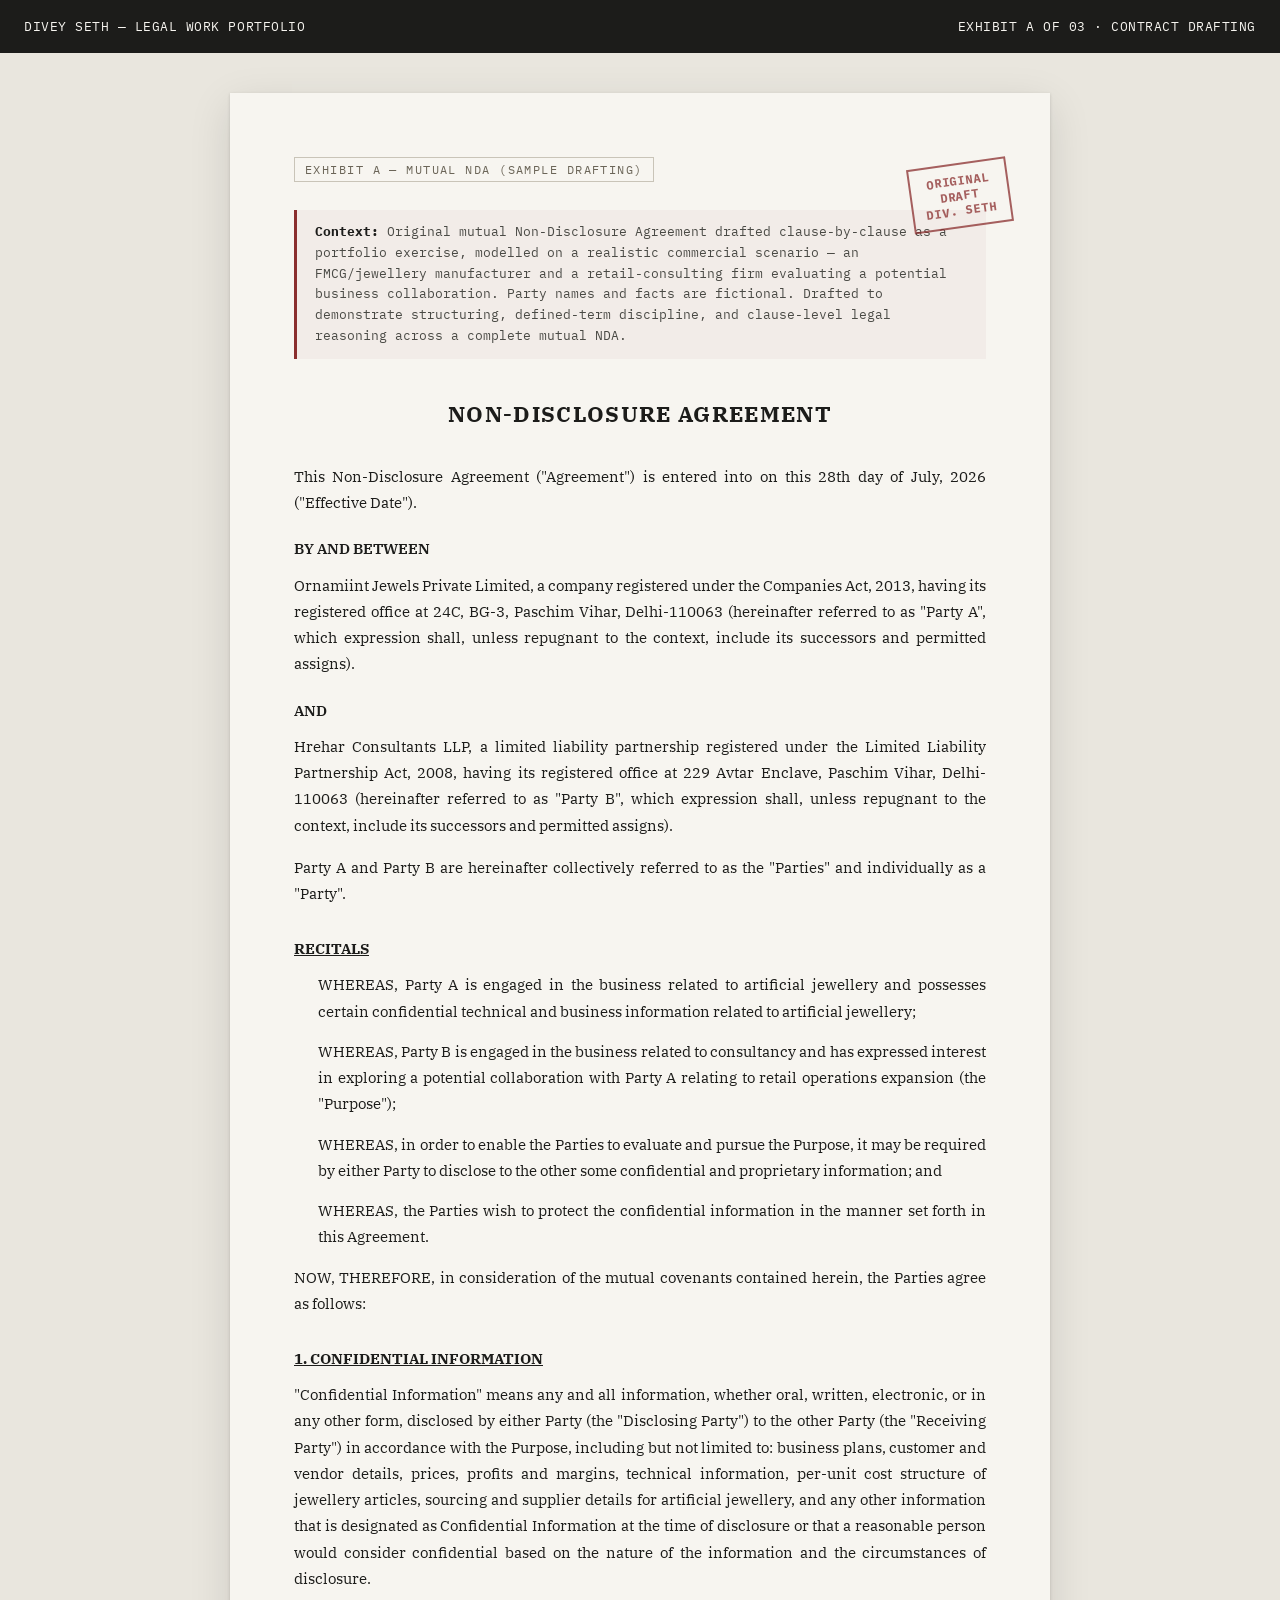
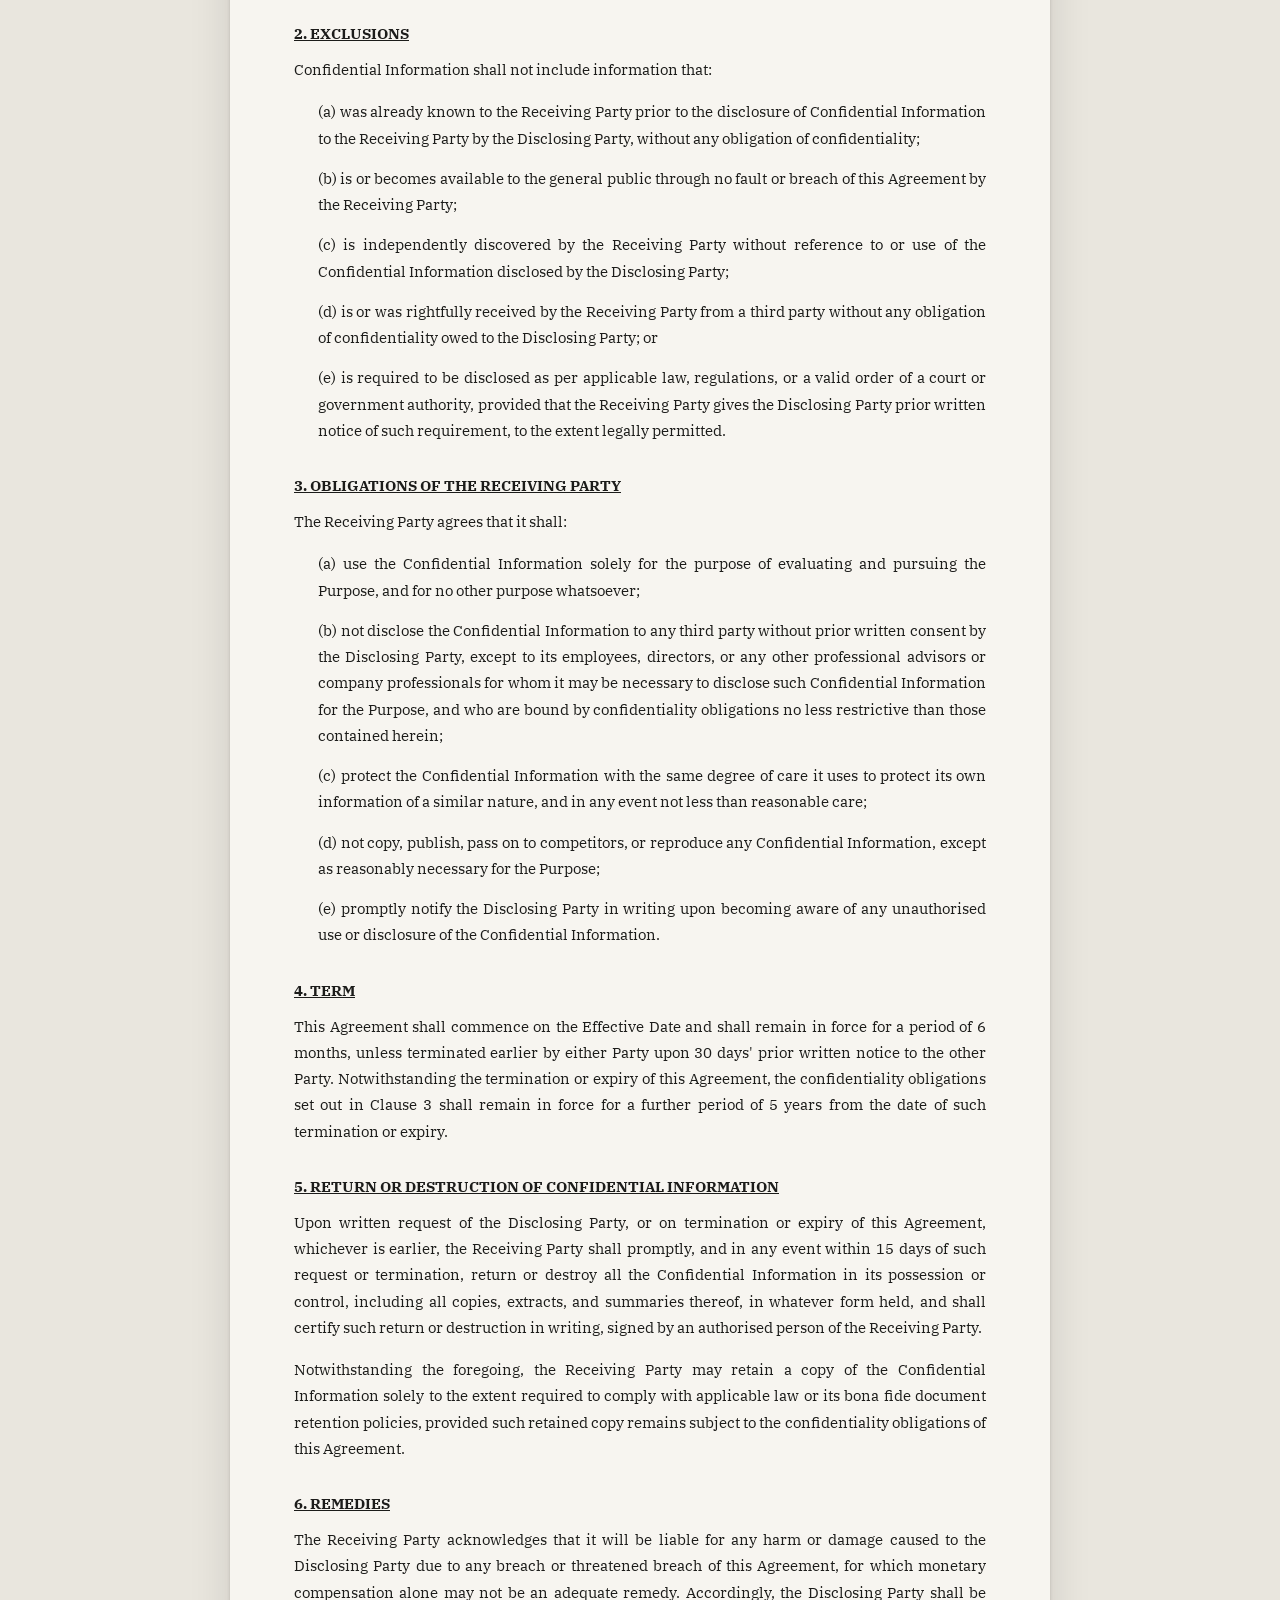
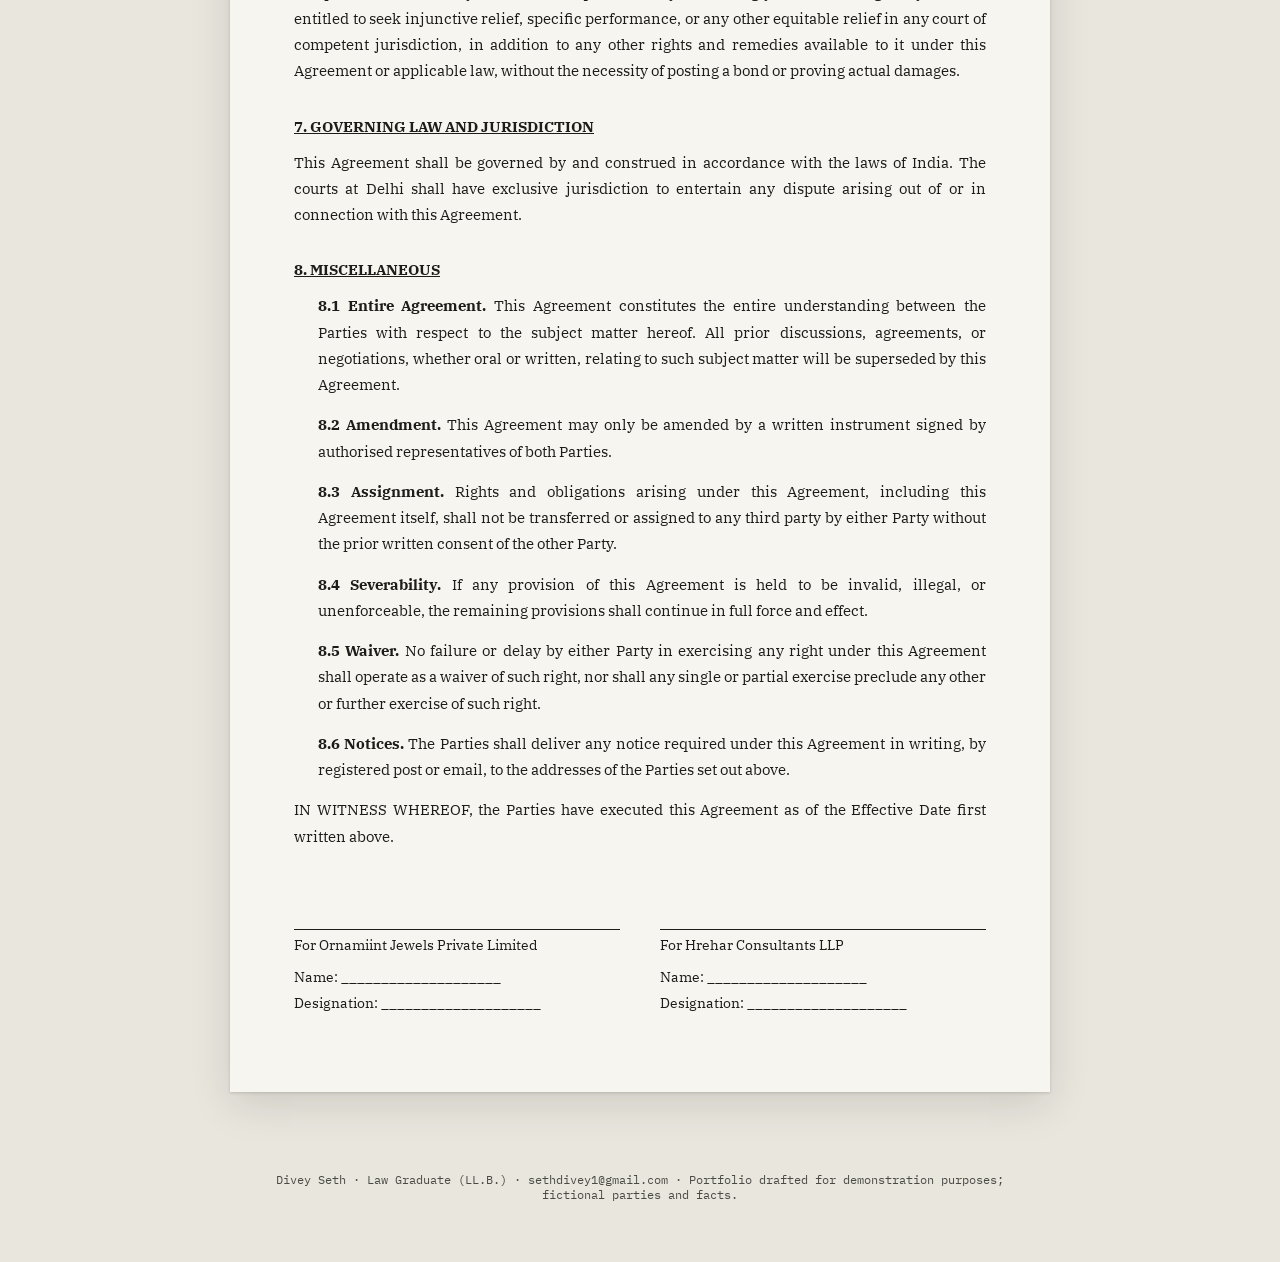
==== exhibit-a.html @ 32b47ecc "Add files via upload" ====
<!DOCTYPE html>
<html lang="en">
<head>
<meta charset="UTF-8">
<meta name="viewport" content="width=device-width, initial-scale=1.0">
<title>Exhibit A — Mutual NDA | Divey Seth, Legal Portfolio</title>
<style>
  @import url('https://fonts.googleapis.com/css2?family=IBM+Plex+Mono:wght@400;500;600;700&family=IBM+Plex+Serif:wght@400;500;600;700&display=swap');

  :root {
    --paper: #f7f5f0;
    --ink: #1c1c1a;
    --ink-soft: #4a4a45;
    --rule: #c9c4b8;
    --stamp: #8a2e2e;
    --margin-note: #6b6558;
  }

  * { box-sizing: border-box; }

  body {
    margin: 0;
    background: #e9e6de;
    font-family: 'IBM Plex Serif', serif;
    color: var(--ink);
  }

  .docket-header {
    background: var(--ink);
    color: var(--paper);
    font-family: 'IBM Plex Mono', monospace;
    padding: 18px 24px;
    display: flex;
    justify-content: space-between;
    align-items: center;
    flex-wrap: wrap;
    gap: 8px;
    font-size: 13px;
    letter-spacing: 0.04em;
  }
  .docket-header a {
    color: var(--paper);
    text-decoration: none;
    border-bottom: 1px solid rgba(247,245,240,0.4);
  }

  .sheet {
    max-width: 820px;
    margin: 40px auto 80px;
    background: var(--paper);
    box-shadow: 0 1px 3px rgba(0,0,0,0.15), 0 12px 40px rgba(0,0,0,0.12);
    padding: 64px 64px 80px;
    position: relative;
  }

  .exhibit-tag {
    font-family: 'IBM Plex Mono', monospace;
    font-size: 12px;
    letter-spacing: 0.12em;
    text-transform: uppercase;
    color: var(--margin-note);
    border: 1px solid var(--rule);
    display: inline-block;
    padding: 4px 10px;
    margin-bottom: 28px;
  }

  .caption {
    font-family: 'IBM Plex Mono', monospace;
    font-size: 13px;
    color: var(--ink-soft);
    line-height: 1.6;
    border-left: 3px solid var(--stamp);
    padding: 12px 18px;
    margin: 0 0 40px;
    background: rgba(138,46,46,0.04);
  }
  .caption strong { color: var(--ink); }

  h1.doc-title {
    text-align: center;
    font-size: 22px;
    letter-spacing: 0.06em;
    margin: 0 0 36px;
    font-weight: 700;
  }

  .clause-heading {
    font-weight: 700;
    font-size: 15px;
    text-decoration: underline;
    margin: 32px 0 14px;
  }

  p, .body-text {
    font-size: 15px;
    line-height: 1.75;
    text-align: justify;
    margin: 0 0 16px;
  }

  .sub-clause {
    margin: 0 0 14px 24px;
    font-size: 15px;
    line-height: 1.75;
    text-align: justify;
  }

  .bold-line { font-weight: 600; margin: 20px 0 10px; }

  .sig-block {
    margin-top: 48px;
    display: flex;
    justify-content: space-between;
    gap: 40px;
    font-size: 14px;
  }
  .sig-col { flex: 1; }
  .sig-line { border-bottom: 1px solid var(--ink); height: 32px; margin-bottom: 6px; }

  .stamp {
    position: absolute;
    top: 70px;
    right: 40px;
    transform: rotate(-8deg);
    border: 2.5px solid var(--stamp);
    color: var(--stamp);
    font-family: 'IBM Plex Mono', monospace;
    font-weight: 700;
    font-size: 12px;
    letter-spacing: 0.08em;
    padding: 8px 12px;
    text-align: center;
    opacity: 0.75;
  }

  .footer-note {
    max-width: 820px;
    margin: 0 auto 60px;
    font-family: 'IBM Plex Mono', monospace;
    font-size: 12px;
    color: var(--ink-soft);
    text-align: center;
    padding: 0 24px;
  }
  .footer-note a { color: var(--ink-soft); }

  @media (max-width: 640px) {
    .sheet { padding: 40px 24px 60px; }
    .stamp { position: static; transform: rotate(-3deg); display: inline-block; margin-bottom: 20px; }
  }
</style>
</head>
<body>

  <div class="docket-header">
    <span>DIVEY SETH — LEGAL WORK PORTFOLIO</span>
    <span>EXHIBIT A OF 03 · CONTRACT DRAFTING</span>
  </div>

  <div class="sheet">
    <div class="stamp">ORIGINAL<br>DRAFT<br>DIV. SETH</div>

    <span class="exhibit-tag">Exhibit A — Mutual NDA (Sample Drafting)</span>

    <div class="caption">
      <strong>Context:</strong> Original mutual Non-Disclosure Agreement drafted clause-by-clause as a portfolio exercise, modelled on a realistic commercial scenario — an FMCG/jewellery manufacturer and a retail-consulting firm evaluating a potential business collaboration. Party names and facts are fictional. Drafted to demonstrate structuring, defined-term discipline, and clause-level legal reasoning across a complete mutual NDA.
    </div>

    <h1 class="doc-title">NON-DISCLOSURE AGREEMENT</h1>

    <p>This Non-Disclosure Agreement ("Agreement") is entered into on this 28th day of July, 2026 ("Effective Date").</p>
    <p class="bold-line">BY AND BETWEEN</p>
    <p>Ornamiint Jewels Private Limited, a company registered under the Companies Act, 2013, having its registered office at 24C, BG-3, Paschim Vihar, Delhi-110063 (hereinafter referred to as "Party A", which expression shall, unless repugnant to the context, include its successors and permitted assigns).</p>
    <p class="bold-line">AND</p>
    <p>Hrehar Consultants LLP, a limited liability partnership registered under the Limited Liability Partnership Act, 2008, having its registered office at 229 Avtar Enclave, Paschim Vihar, Delhi-110063 (hereinafter referred to as "Party B", which expression shall, unless repugnant to the context, include its successors and permitted assigns).</p>
    <p>Party A and Party B are hereinafter collectively referred to as the "Parties" and individually as a "Party".</p>

    <div class="clause-heading">RECITALS</div>
    <p class="sub-clause">WHEREAS, Party A is engaged in the business related to artificial jewellery and possesses certain confidential technical and business information related to artificial jewellery;</p>
    <p class="sub-clause">WHEREAS, Party B is engaged in the business related to consultancy and has expressed interest in exploring a potential collaboration with Party A relating to retail operations expansion (the "Purpose");</p>
    <p class="sub-clause">WHEREAS, in order to enable the Parties to evaluate and pursue the Purpose, it may be required by either Party to disclose to the other some confidential and proprietary information; and</p>
    <p class="sub-clause">WHEREAS, the Parties wish to protect the confidential information in the manner set forth in this Agreement.</p>
    <p>NOW, THEREFORE, in consideration of the mutual covenants contained herein, the Parties agree as follows:</p>

    <div class="clause-heading">1. CONFIDENTIAL INFORMATION</div>
    <p>"Confidential Information" means any and all information, whether oral, written, electronic, or in any other form, disclosed by either Party (the "Disclosing Party") to the other Party (the "Receiving Party") in accordance with the Purpose, including but not limited to: business plans, customer and vendor details, prices, profits and margins, technical information, per-unit cost structure of jewellery articles, sourcing and supplier details for artificial jewellery, and any other information that is designated as Confidential Information at the time of disclosure or that a reasonable person would consider confidential based on the nature of the information and the circumstances of disclosure.</p>

    <div class="clause-heading">2. EXCLUSIONS</div>
    <p>Confidential Information shall not include information that:</p>
    <p class="sub-clause">(a) was already known to the Receiving Party prior to the disclosure of Confidential Information to the Receiving Party by the Disclosing Party, without any obligation of confidentiality;</p>
    <p class="sub-clause">(b) is or becomes available to the general public through no fault or breach of this Agreement by the Receiving Party;</p>
    <p class="sub-clause">(c) is independently discovered by the Receiving Party without reference to or use of the Confidential Information disclosed by the Disclosing Party;</p>
    <p class="sub-clause">(d) is or was rightfully received by the Receiving Party from a third party without any obligation of confidentiality owed to the Disclosing Party; or</p>
    <p class="sub-clause">(e) is required to be disclosed as per applicable law, regulations, or a valid order of a court or government authority, provided that the Receiving Party gives the Disclosing Party prior written notice of such requirement, to the extent legally permitted.</p>

    <div class="clause-heading">3. OBLIGATIONS OF THE RECEIVING PARTY</div>
    <p>The Receiving Party agrees that it shall:</p>
    <p class="sub-clause">(a) use the Confidential Information solely for the purpose of evaluating and pursuing the Purpose, and for no other purpose whatsoever;</p>
    <p class="sub-clause">(b) not disclose the Confidential Information to any third party without prior written consent by the Disclosing Party, except to its employees, directors, or any other professional advisors or company professionals for whom it may be necessary to disclose such Confidential Information for the Purpose, and who are bound by confidentiality obligations no less restrictive than those contained herein;</p>
    <p class="sub-clause">(c) protect the Confidential Information with the same degree of care it uses to protect its own information of a similar nature, and in any event not less than reasonable care;</p>
    <p class="sub-clause">(d) not copy, publish, pass on to competitors, or reproduce any Confidential Information, except as reasonably necessary for the Purpose;</p>
    <p class="sub-clause">(e) promptly notify the Disclosing Party in writing upon becoming aware of any unauthorised use or disclosure of the Confidential Information.</p>

    <div class="clause-heading">4. TERM</div>
    <p>This Agreement shall commence on the Effective Date and shall remain in force for a period of 6 months, unless terminated earlier by either Party upon 30 days' prior written notice to the other Party. Notwithstanding the termination or expiry of this Agreement, the confidentiality obligations set out in Clause 3 shall remain in force for a further period of 5 years from the date of such termination or expiry.</p>

    <div class="clause-heading">5. RETURN OR DESTRUCTION OF CONFIDENTIAL INFORMATION</div>
    <p>Upon written request of the Disclosing Party, or on termination or expiry of this Agreement, whichever is earlier, the Receiving Party shall promptly, and in any event within 15 days of such request or termination, return or destroy all the Confidential Information in its possession or control, including all copies, extracts, and summaries thereof, in whatever form held, and shall certify such return or destruction in writing, signed by an authorised person of the Receiving Party.</p>
    <p>Notwithstanding the foregoing, the Receiving Party may retain a copy of the Confidential Information solely to the extent required to comply with applicable law or its bona fide document retention policies, provided such retained copy remains subject to the confidentiality obligations of this Agreement.</p>

    <div class="clause-heading">6. REMEDIES</div>
    <p>The Receiving Party acknowledges that it will be liable for any harm or damage caused to the Disclosing Party due to any breach or threatened breach of this Agreement, for which monetary compensation alone may not be an adequate remedy. Accordingly, the Disclosing Party shall be entitled to seek injunctive relief, specific performance, or any other equitable relief in any court of competent jurisdiction, in addition to any other rights and remedies available to it under this Agreement or applicable law, without the necessity of posting a bond or proving actual damages.</p>

    <div class="clause-heading">7. GOVERNING LAW AND JURISDICTION</div>
    <p>This Agreement shall be governed by and construed in accordance with the laws of India. The courts at Delhi shall have exclusive jurisdiction to entertain any dispute arising out of or in connection with this Agreement.</p>

    <div class="clause-heading">8. MISCELLANEOUS</div>
    <p class="sub-clause"><strong>8.1 Entire Agreement.</strong> This Agreement constitutes the entire understanding between the Parties with respect to the subject matter hereof. All prior discussions, agreements, or negotiations, whether oral or written, relating to such subject matter will be superseded by this Agreement.</p>
    <p class="sub-clause"><strong>8.2 Amendment.</strong> This Agreement may only be amended by a written instrument signed by authorised representatives of both Parties.</p>
    <p class="sub-clause"><strong>8.3 Assignment.</strong> Rights and obligations arising under this Agreement, including this Agreement itself, shall not be transferred or assigned to any third party by either Party without the prior written consent of the other Party.</p>
    <p class="sub-clause"><strong>8.4 Severability.</strong> If any provision of this Agreement is held to be invalid, illegal, or unenforceable, the remaining provisions shall continue in full force and effect.</p>
    <p class="sub-clause"><strong>8.5 Waiver.</strong> No failure or delay by either Party in exercising any right under this Agreement shall operate as a waiver of such right, nor shall any single or partial exercise preclude any other or further exercise of such right.</p>
    <p class="sub-clause"><strong>8.6 Notices.</strong> The Parties shall deliver any notice required under this Agreement in writing, by registered post or email, to the addresses of the Parties set out above.</p>

    <p>IN WITNESS WHEREOF, the Parties have executed this Agreement as of the Effective Date first written above.</p>

    <div class="sig-block">
      <div class="sig-col">
        <div class="sig-line"></div>
        <div>For Ornamiint Jewels Private Limited</div>
        <div style="margin-top:14px;">Name: ____________________</div>
        <div style="margin-top:8px;">Designation: ____________________</div>
      </div>
      <div class="sig-col">
        <div class="sig-line"></div>
        <div>For Hrehar Consultants LLP</div>
        <div style="margin-top:14px;">Name: ____________________</div>
        <div style="margin-top:8px;">Designation: ____________________</div>
      </div>
    </div>
  </div>

  <div class="footer-note">
    Divey Seth · Law Graduate (LL.B.) · sethdivey1@gmail.com · Portfolio drafted for demonstration purposes; fictional parties and facts.
  </div>

</body>
</html>
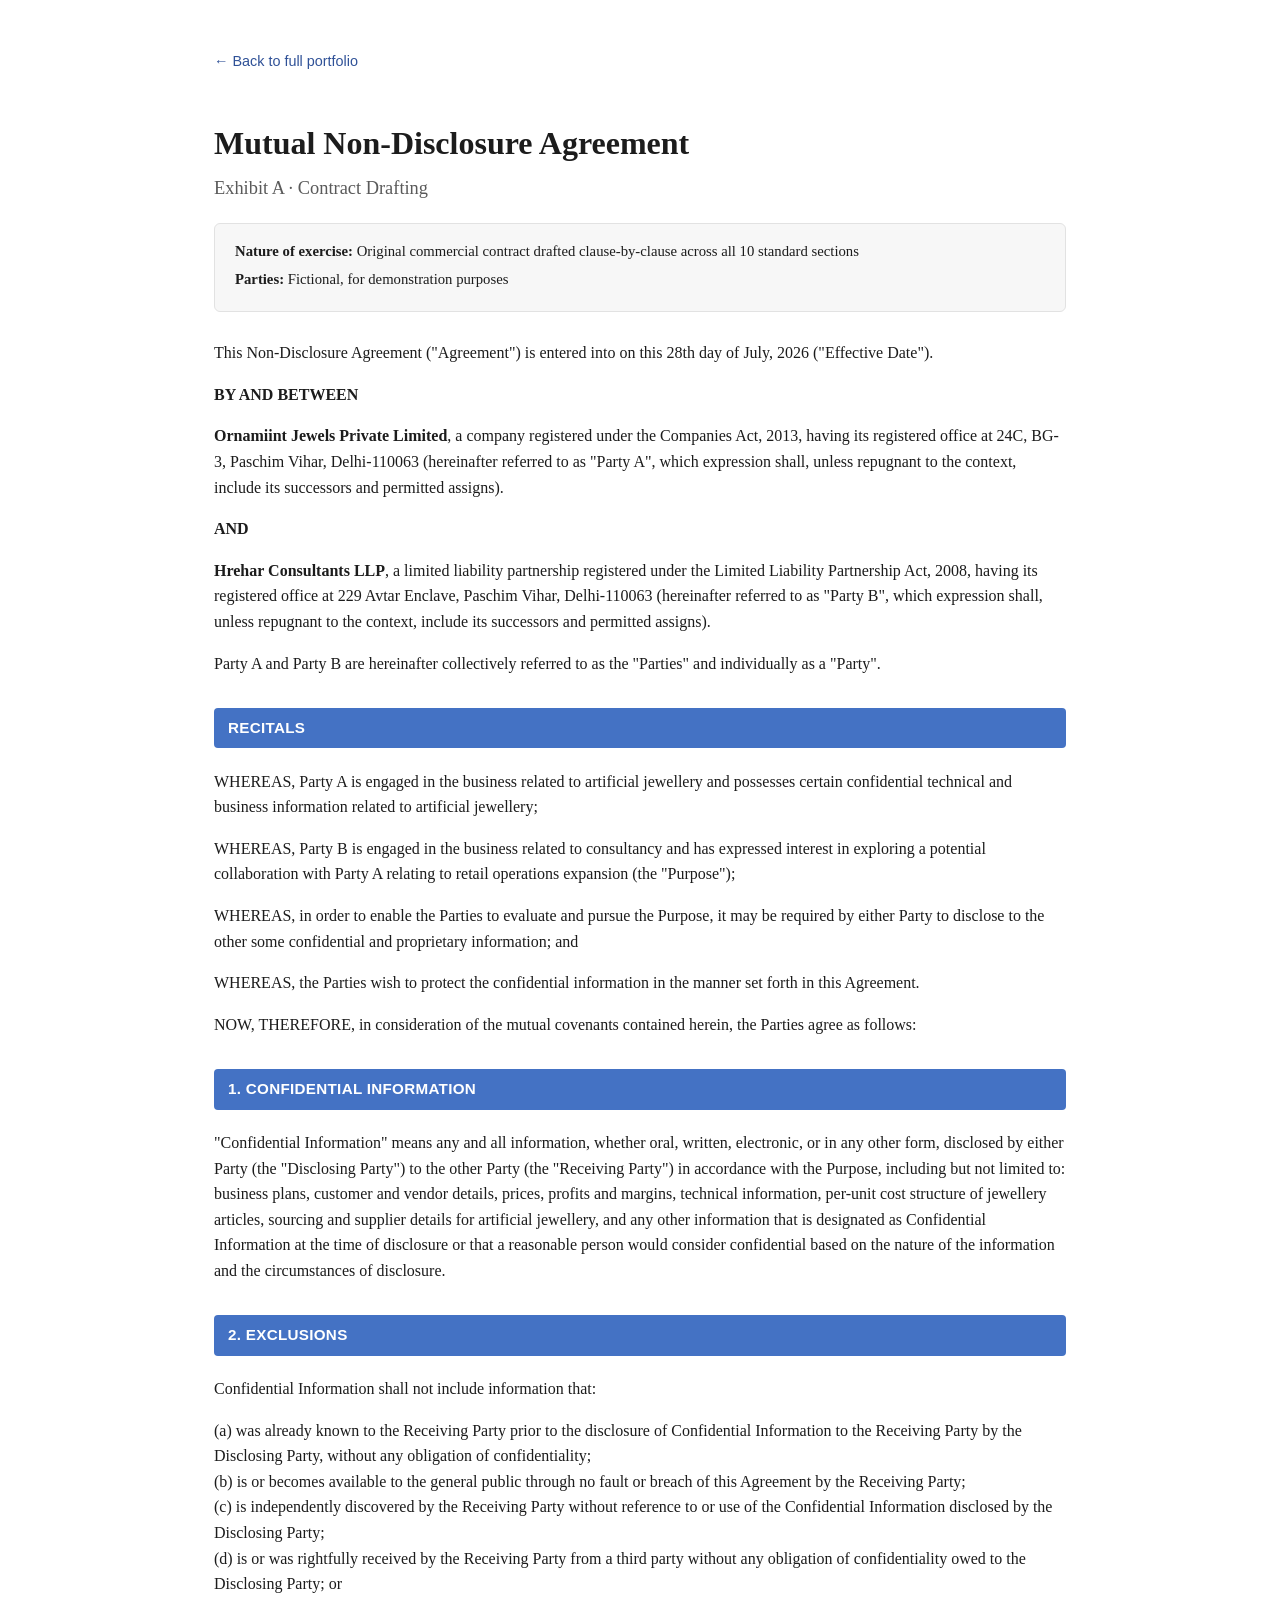
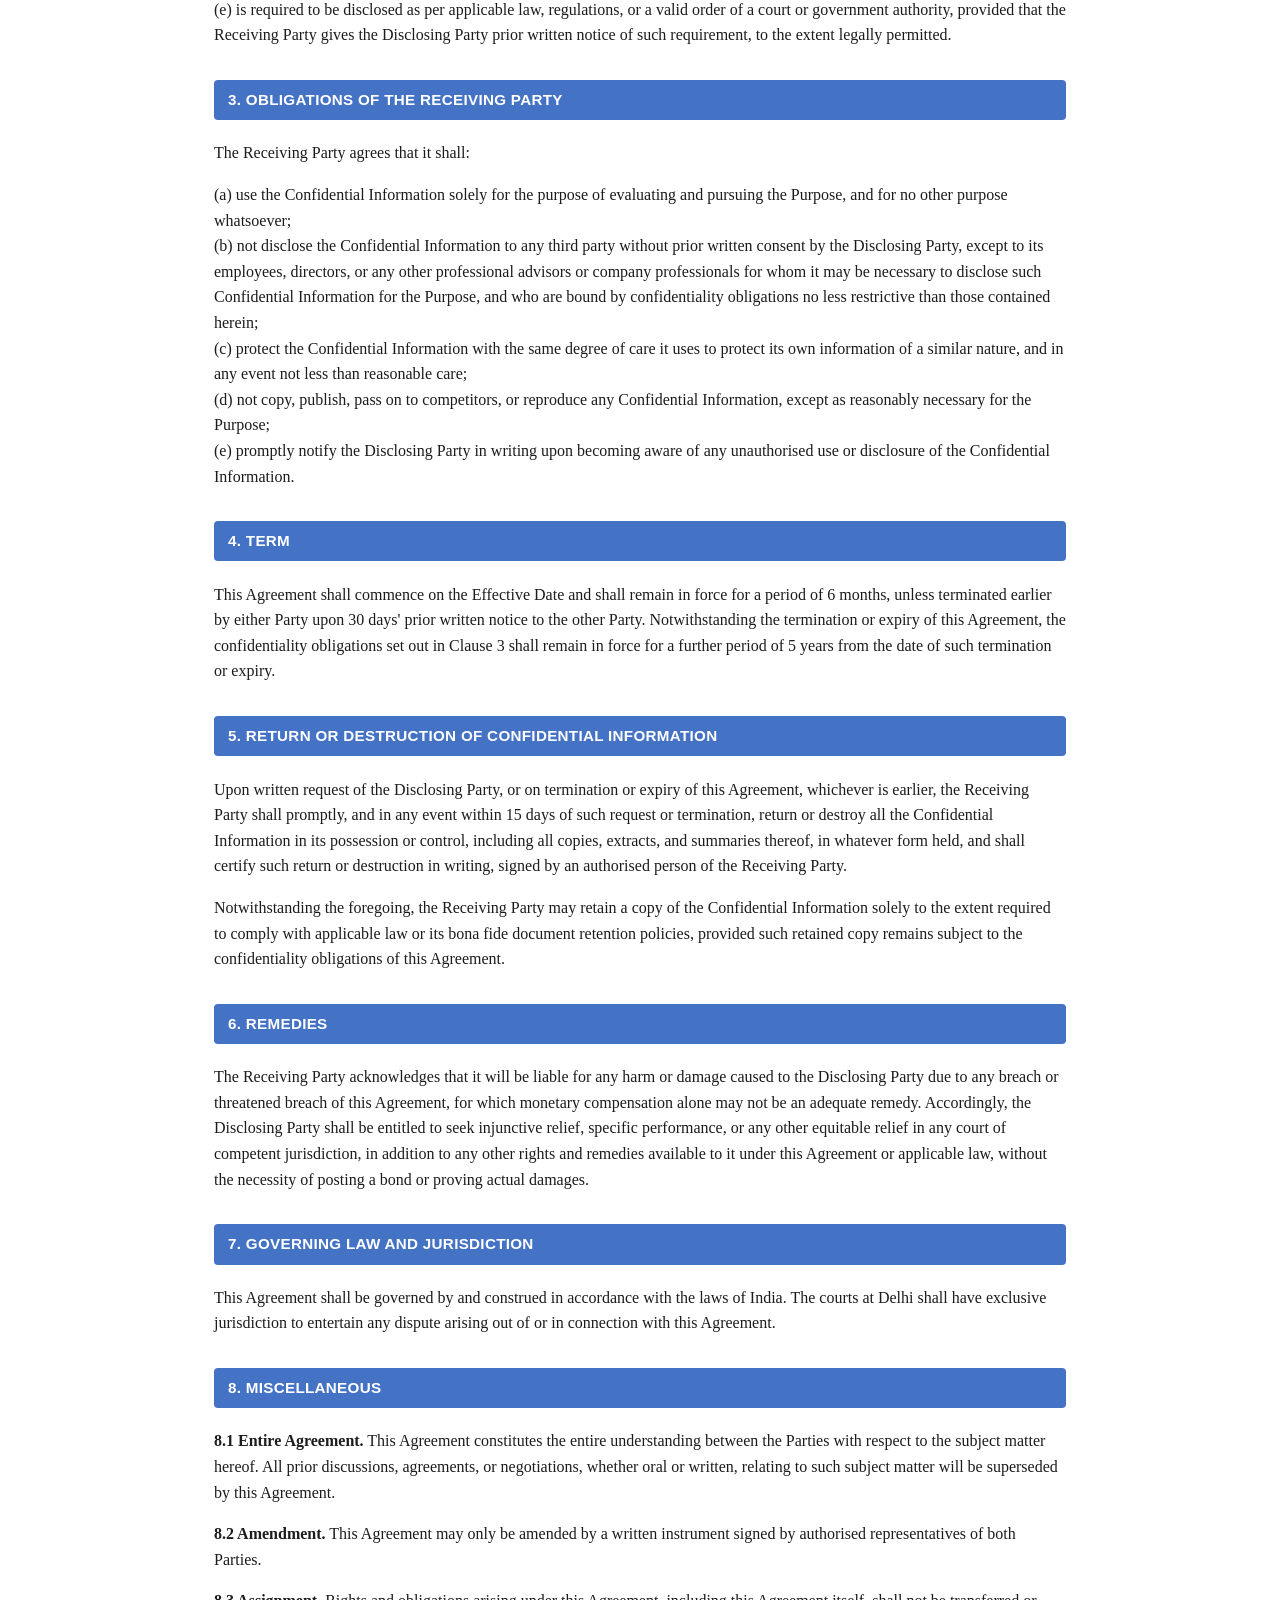
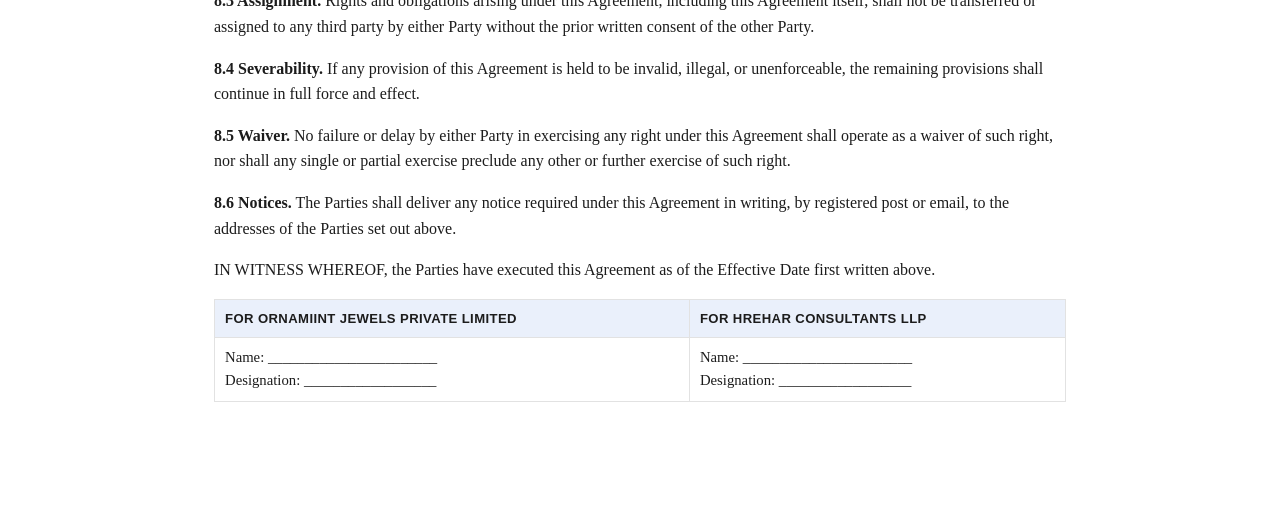
==== commit acf9f0e0: "Add files via upload" ====
--- a/exhibit-a.html
+++ b/exhibit-a.html
@@ -3,247 +3,81 @@
 <head>
 <meta charset="UTF-8">
 <meta name="viewport" content="width=device-width, initial-scale=1.0">
-<title>Exhibit A — Mutual NDA | Divey Seth, Legal Portfolio</title>
-<style>
-  @import url('https://fonts.googleapis.com/css2?family=IBM+Plex+Mono:wght@400;500;600;700&family=IBM+Plex+Serif:wght@400;500;600;700&display=swap');
-
-  :root {
-    --paper: #f7f5f0;
-    --ink: #1c1c1a;
-    --ink-soft: #4a4a45;
-    --rule: #c9c4b8;
-    --stamp: #8a2e2e;
-    --margin-note: #6b6558;
-  }
-
-  * { box-sizing: border-box; }
-
-  body {
-    margin: 0;
-    background: #e9e6de;
-    font-family: 'IBM Plex Serif', serif;
-    color: var(--ink);
-  }
-
-  .docket-header {
-    background: var(--ink);
-    color: var(--paper);
-    font-family: 'IBM Plex Mono', monospace;
-    padding: 18px 24px;
-    display: flex;
-    justify-content: space-between;
-    align-items: center;
-    flex-wrap: wrap;
-    gap: 8px;
-    font-size: 13px;
-    letter-spacing: 0.04em;
-  }
-  .docket-header a {
-    color: var(--paper);
-    text-decoration: none;
-    border-bottom: 1px solid rgba(247,245,240,0.4);
-  }
-
-  .sheet {
-    max-width: 820px;
-    margin: 40px auto 80px;
-    background: var(--paper);
-    box-shadow: 0 1px 3px rgba(0,0,0,0.15), 0 12px 40px rgba(0,0,0,0.12);
-    padding: 64px 64px 80px;
-    position: relative;
-  }
-
-  .exhibit-tag {
-    font-family: 'IBM Plex Mono', monospace;
-    font-size: 12px;
-    letter-spacing: 0.12em;
-    text-transform: uppercase;
-    color: var(--margin-note);
-    border: 1px solid var(--rule);
-    display: inline-block;
-    padding: 4px 10px;
-    margin-bottom: 28px;
-  }
-
-  .caption {
-    font-family: 'IBM Plex Mono', monospace;
-    font-size: 13px;
-    color: var(--ink-soft);
-    line-height: 1.6;
-    border-left: 3px solid var(--stamp);
-    padding: 12px 18px;
-    margin: 0 0 40px;
-    background: rgba(138,46,46,0.04);
-  }
-  .caption strong { color: var(--ink); }
-
-  h1.doc-title {
-    text-align: center;
-    font-size: 22px;
-    letter-spacing: 0.06em;
-    margin: 0 0 36px;
-    font-weight: 700;
-  }
-
-  .clause-heading {
-    font-weight: 700;
-    font-size: 15px;
-    text-decoration: underline;
-    margin: 32px 0 14px;
-  }
-
-  p, .body-text {
-    font-size: 15px;
-    line-height: 1.75;
-    text-align: justify;
-    margin: 0 0 16px;
-  }
-
-  .sub-clause {
-    margin: 0 0 14px 24px;
-    font-size: 15px;
-    line-height: 1.75;
-    text-align: justify;
-  }
-
-  .bold-line { font-weight: 600; margin: 20px 0 10px; }
-
-  .sig-block {
-    margin-top: 48px;
-    display: flex;
-    justify-content: space-between;
-    gap: 40px;
-    font-size: 14px;
-  }
-  .sig-col { flex: 1; }
-  .sig-line { border-bottom: 1px solid var(--ink); height: 32px; margin-bottom: 6px; }
-
-  .stamp {
-    position: absolute;
-    top: 70px;
-    right: 40px;
-    transform: rotate(-8deg);
-    border: 2.5px solid var(--stamp);
-    color: var(--stamp);
-    font-family: 'IBM Plex Mono', monospace;
-    font-weight: 700;
-    font-size: 12px;
-    letter-spacing: 0.08em;
-    padding: 8px 12px;
-    text-align: center;
-    opacity: 0.75;
-  }
-
-  .footer-note {
-    max-width: 820px;
-    margin: 0 auto 60px;
-    font-family: 'IBM Plex Mono', monospace;
-    font-size: 12px;
-    color: var(--ink-soft);
-    text-align: center;
-    padding: 0 24px;
-  }
-  .footer-note a { color: var(--ink-soft); }
-
-  @media (max-width: 640px) {
-    .sheet { padding: 40px 24px 60px; }
-    .stamp { position: static; transform: rotate(-3deg); display: inline-block; margin-bottom: 20px; }
-  }
-</style>
+<title>Exhibit A — Mutual NDA | Divey Seth</title>
+<link rel="stylesheet" href="style.css">
 </head>
 <body>
 
-  <div class="docket-header">
-    <span>DIVEY SETH — LEGAL WORK PORTFOLIO</span>
-    <span>EXHIBIT A OF 03 · CONTRACT DRAFTING</span>
-  </div>
+<a class="back-link" href="index.html">← Back to full portfolio</a>
 
-  <div class="sheet">
-    <div class="stamp">ORIGINAL<br>DRAFT<br>DIV. SETH</div>
+<h1>Mutual Non-Disclosure Agreement</h1>
+<h2 class="role">Exhibit A · Contract Drafting</h2>
 
-    <span class="exhibit-tag">Exhibit A — Mutual NDA (Sample Drafting)</span>
+<div class="doc-meta">
+  <div><b>Nature of exercise:</b> Original commercial contract drafted clause-by-clause across all 10 standard sections</div>
+  <div><b>Parties:</b> Fictional, for demonstration purposes</div>
+</div>
 
-    <div class="caption">
-      <strong>Context:</strong> Original mutual Non-Disclosure Agreement drafted clause-by-clause as a portfolio exercise, modelled on a realistic commercial scenario — an FMCG/jewellery manufacturer and a retail-consulting firm evaluating a potential business collaboration. Party names and facts are fictional. Drafted to demonstrate structuring, defined-term discipline, and clause-level legal reasoning across a complete mutual NDA.
-    </div>
+<p>This Non-Disclosure Agreement ("Agreement") is entered into on this 28th day of July, 2026 ("Effective Date").</p>
 
-    <h1 class="doc-title">NON-DISCLOSURE AGREEMENT</h1>
+<p><b>BY AND BETWEEN</b></p>
+<p><b>Ornamiint Jewels Private Limited</b>, a company registered under the Companies Act, 2013, having its registered office at 24C, BG-3, Paschim Vihar, Delhi-110063 (hereinafter referred to as "Party A", which expression shall, unless repugnant to the context, include its successors and permitted assigns).</p>
+<p><b>AND</b></p>
+<p><b>Hrehar Consultants LLP</b>, a limited liability partnership registered under the Limited Liability Partnership Act, 2008, having its registered office at 229 Avtar Enclave, Paschim Vihar, Delhi-110063 (hereinafter referred to as "Party B", which expression shall, unless repugnant to the context, include its successors and permitted assigns).</p>
+<p>Party A and Party B are hereinafter collectively referred to as the "Parties" and individually as a "Party".</p>
 
-    <p>This Non-Disclosure Agreement ("Agreement") is entered into on this 28th day of July, 2026 ("Effective Date").</p>
-    <p class="bold-line">BY AND BETWEEN</p>
-    <p>Ornamiint Jewels Private Limited, a company registered under the Companies Act, 2013, having its registered office at 24C, BG-3, Paschim Vihar, Delhi-110063 (hereinafter referred to as "Party A", which expression shall, unless repugnant to the context, include its successors and permitted assigns).</p>
-    <p class="bold-line">AND</p>
-    <p>Hrehar Consultants LLP, a limited liability partnership registered under the Limited Liability Partnership Act, 2008, having its registered office at 229 Avtar Enclave, Paschim Vihar, Delhi-110063 (hereinafter referred to as "Party B", which expression shall, unless repugnant to the context, include its successors and permitted assigns).</p>
-    <p>Party A and Party B are hereinafter collectively referred to as the "Parties" and individually as a "Party".</p>
+<h4 class="part">RECITALS</h4>
+<p>WHEREAS, Party A is engaged in the business related to artificial jewellery and possesses certain confidential technical and business information related to artificial jewellery;</p>
+<p>WHEREAS, Party B is engaged in the business related to consultancy and has expressed interest in exploring a potential collaboration with Party A relating to retail operations expansion (the "Purpose");</p>
+<p>WHEREAS, in order to enable the Parties to evaluate and pursue the Purpose, it may be required by either Party to disclose to the other some confidential and proprietary information; and</p>
+<p>WHEREAS, the Parties wish to protect the confidential information in the manner set forth in this Agreement.</p>
+<p>NOW, THEREFORE, in consideration of the mutual covenants contained herein, the Parties agree as follows:</p>
 
-    <div class="clause-heading">RECITALS</div>
-    <p class="sub-clause">WHEREAS, Party A is engaged in the business related to artificial jewellery and possesses certain confidential technical and business information related to artificial jewellery;</p>
-    <p class="sub-clause">WHEREAS, Party B is engaged in the business related to consultancy and has expressed interest in exploring a potential collaboration with Party A relating to retail operations expansion (the "Purpose");</p>
-    <p class="sub-clause">WHEREAS, in order to enable the Parties to evaluate and pursue the Purpose, it may be required by either Party to disclose to the other some confidential and proprietary information; and</p>
-    <p class="sub-clause">WHEREAS, the Parties wish to protect the confidential information in the manner set forth in this Agreement.</p>
-    <p>NOW, THEREFORE, in consideration of the mutual covenants contained herein, the Parties agree as follows:</p>
+<h4 class="part">1. CONFIDENTIAL INFORMATION</h4>
+<p>"Confidential Information" means any and all information, whether oral, written, electronic, or in any other form, disclosed by either Party (the "Disclosing Party") to the other Party (the "Receiving Party") in accordance with the Purpose, including but not limited to: business plans, customer and vendor details, prices, profits and margins, technical information, per-unit cost structure of jewellery articles, sourcing and supplier details for artificial jewellery, and any other information that is designated as Confidential Information at the time of disclosure or that a reasonable person would consider confidential based on the nature of the information and the circumstances of disclosure.</p>
 
-    <div class="clause-heading">1. CONFIDENTIAL INFORMATION</div>
-    <p>"Confidential Information" means any and all information, whether oral, written, electronic, or in any other form, disclosed by either Party (the "Disclosing Party") to the other Party (the "Receiving Party") in accordance with the Purpose, including but not limited to: business plans, customer and vendor details, prices, profits and margins, technical information, per-unit cost structure of jewellery articles, sourcing and supplier details for artificial jewellery, and any other information that is designated as Confidential Information at the time of disclosure or that a reasonable person would consider confidential based on the nature of the information and the circumstances of disclosure.</p>
+<h4 class="part">2. EXCLUSIONS</h4>
+<p>Confidential Information shall not include information that:</p>
+<p>(a) was already known to the Receiving Party prior to the disclosure of Confidential Information to the Receiving Party by the Disclosing Party, without any obligation of confidentiality;<br>
+(b) is or becomes available to the general public through no fault or breach of this Agreement by the Receiving Party;<br>
+(c) is independently discovered by the Receiving Party without reference to or use of the Confidential Information disclosed by the Disclosing Party;<br>
+(d) is or was rightfully received by the Receiving Party from a third party without any obligation of confidentiality owed to the Disclosing Party; or<br>
+(e) is required to be disclosed as per applicable law, regulations, or a valid order of a court or government authority, provided that the Receiving Party gives the Disclosing Party prior written notice of such requirement, to the extent legally permitted.</p>
 
-    <div class="clause-heading">2. EXCLUSIONS</div>
-    <p>Confidential Information shall not include information that:</p>
-    <p class="sub-clause">(a) was already known to the Receiving Party prior to the disclosure of Confidential Information to the Receiving Party by the Disclosing Party, without any obligation of confidentiality;</p>
-    <p class="sub-clause">(b) is or becomes available to the general public through no fault or breach of this Agreement by the Receiving Party;</p>
-    <p class="sub-clause">(c) is independently discovered by the Receiving Party without reference to or use of the Confidential Information disclosed by the Disclosing Party;</p>
-    <p class="sub-clause">(d) is or was rightfully received by the Receiving Party from a third party without any obligation of confidentiality owed to the Disclosing Party; or</p>
-    <p class="sub-clause">(e) is required to be disclosed as per applicable law, regulations, or a valid order of a court or government authority, provided that the Receiving Party gives the Disclosing Party prior written notice of such requirement, to the extent legally permitted.</p>
+<h4 class="part">3. OBLIGATIONS OF THE RECEIVING PARTY</h4>
+<p>The Receiving Party agrees that it shall:</p>
+<p>(a) use the Confidential Information solely for the purpose of evaluating and pursuing the Purpose, and for no other purpose whatsoever;<br>
+(b) not disclose the Confidential Information to any third party without prior written consent by the Disclosing Party, except to its employees, directors, or any other professional advisors or company professionals for whom it may be necessary to disclose such Confidential Information for the Purpose, and who are bound by confidentiality obligations no less restrictive than those contained herein;<br>
+(c) protect the Confidential Information with the same degree of care it uses to protect its own information of a similar nature, and in any event not less than reasonable care;<br>
+(d) not copy, publish, pass on to competitors, or reproduce any Confidential Information, except as reasonably necessary for the Purpose;<br>
+(e) promptly notify the Disclosing Party in writing upon becoming aware of any unauthorised use or disclosure of the Confidential Information.</p>
 
-    <div class="clause-heading">3. OBLIGATIONS OF THE RECEIVING PARTY</div>
-    <p>The Receiving Party agrees that it shall:</p>
-    <p class="sub-clause">(a) use the Confidential Information solely for the purpose of evaluating and pursuing the Purpose, and for no other purpose whatsoever;</p>
-    <p class="sub-clause">(b) not disclose the Confidential Information to any third party without prior written consent by the Disclosing Party, except to its employees, directors, or any other professional advisors or company professionals for whom it may be necessary to disclose such Confidential Information for the Purpose, and who are bound by confidentiality obligations no less restrictive than those contained herein;</p>
-    <p class="sub-clause">(c) protect the Confidential Information with the same degree of care it uses to protect its own information of a similar nature, and in any event not less than reasonable care;</p>
-    <p class="sub-clause">(d) not copy, publish, pass on to competitors, or reproduce any Confidential Information, except as reasonably necessary for the Purpose;</p>
-    <p class="sub-clause">(e) promptly notify the Disclosing Party in writing upon becoming aware of any unauthorised use or disclosure of the Confidential Information.</p>
+<h4 class="part">4. TERM</h4>
+<p>This Agreement shall commence on the Effective Date and shall remain in force for a period of 6 months, unless terminated earlier by either Party upon 30 days' prior written notice to the other Party. Notwithstanding the termination or expiry of this Agreement, the confidentiality obligations set out in Clause 3 shall remain in force for a further period of 5 years from the date of such termination or expiry.</p>
 
-    <div class="clause-heading">4. TERM</div>
-    <p>This Agreement shall commence on the Effective Date and shall remain in force for a period of 6 months, unless terminated earlier by either Party upon 30 days' prior written notice to the other Party. Notwithstanding the termination or expiry of this Agreement, the confidentiality obligations set out in Clause 3 shall remain in force for a further period of 5 years from the date of such termination or expiry.</p>
+<h4 class="part">5. RETURN OR DESTRUCTION OF CONFIDENTIAL INFORMATION</h4>
+<p>Upon written request of the Disclosing Party, or on termination or expiry of this Agreement, whichever is earlier, the Receiving Party shall promptly, and in any event within 15 days of such request or termination, return or destroy all the Confidential Information in its possession or control, including all copies, extracts, and summaries thereof, in whatever form held, and shall certify such return or destruction in writing, signed by an authorised person of the Receiving Party.</p>
+<p>Notwithstanding the foregoing, the Receiving Party may retain a copy of the Confidential Information solely to the extent required to comply with applicable law or its bona fide document retention policies, provided such retained copy remains subject to the confidentiality obligations of this Agreement.</p>
 
-    <div class="clause-heading">5. RETURN OR DESTRUCTION OF CONFIDENTIAL INFORMATION</div>
-    <p>Upon written request of the Disclosing Party, or on termination or expiry of this Agreement, whichever is earlier, the Receiving Party shall promptly, and in any event within 15 days of such request or termination, return or destroy all the Confidential Information in its possession or control, including all copies, extracts, and summaries thereof, in whatever form held, and shall certify such return or destruction in writing, signed by an authorised person of the Receiving Party.</p>
-    <p>Notwithstanding the foregoing, the Receiving Party may retain a copy of the Confidential Information solely to the extent required to comply with applicable law or its bona fide document retention policies, provided such retained copy remains subject to the confidentiality obligations of this Agreement.</p>
+<h4 class="part">6. REMEDIES</h4>
+<p>The Receiving Party acknowledges that it will be liable for any harm or damage caused to the Disclosing Party due to any breach or threatened breach of this Agreement, for which monetary compensation alone may not be an adequate remedy. Accordingly, the Disclosing Party shall be entitled to seek injunctive relief, specific performance, or any other equitable relief in any court of competent jurisdiction, in addition to any other rights and remedies available to it under this Agreement or applicable law, without the necessity of posting a bond or proving actual damages.</p>
 
-    <div class="clause-heading">6. REMEDIES</div>
-    <p>The Receiving Party acknowledges that it will be liable for any harm or damage caused to the Disclosing Party due to any breach or threatened breach of this Agreement, for which monetary compensation alone may not be an adequate remedy. Accordingly, the Disclosing Party shall be entitled to seek injunctive relief, specific performance, or any other equitable relief in any court of competent jurisdiction, in addition to any other rights and remedies available to it under this Agreement or applicable law, without the necessity of posting a bond or proving actual damages.</p>
+<h4 class="part">7. GOVERNING LAW AND JURISDICTION</h4>
+<p>This Agreement shall be governed by and construed in accordance with the laws of India. The courts at Delhi shall have exclusive jurisdiction to entertain any dispute arising out of or in connection with this Agreement.</p>
 
-    <div class="clause-heading">7. GOVERNING LAW AND JURISDICTION</div>
-    <p>This Agreement shall be governed by and construed in accordance with the laws of India. The courts at Delhi shall have exclusive jurisdiction to entertain any dispute arising out of or in connection with this Agreement.</p>
+<h4 class="part">8. MISCELLANEOUS</h4>
+<p><b>8.1 Entire Agreement.</b> This Agreement constitutes the entire understanding between the Parties with respect to the subject matter hereof. All prior discussions, agreements, or negotiations, whether oral or written, relating to such subject matter will be superseded by this Agreement.</p>
+<p><b>8.2 Amendment.</b> This Agreement may only be amended by a written instrument signed by authorised representatives of both Parties.</p>
+<p><b>8.3 Assignment.</b> Rights and obligations arising under this Agreement, including this Agreement itself, shall not be transferred or assigned to any third party by either Party without the prior written consent of the other Party.</p>
+<p><b>8.4 Severability.</b> If any provision of this Agreement is held to be invalid, illegal, or unenforceable, the remaining provisions shall continue in full force and effect.</p>
+<p><b>8.5 Waiver.</b> No failure or delay by either Party in exercising any right under this Agreement shall operate as a waiver of such right, nor shall any single or partial exercise preclude any other or further exercise of such right.</p>
+<p><b>8.6 Notices.</b> The Parties shall deliver any notice required under this Agreement in writing, by registered post or email, to the addresses of the Parties set out above.</p>
 
-    <div class="clause-heading">8. MISCELLANEOUS</div>
-    <p class="sub-clause"><strong>8.1 Entire Agreement.</strong> This Agreement constitutes the entire understanding between the Parties with respect to the subject matter hereof. All prior discussions, agreements, or negotiations, whether oral or written, relating to such subject matter will be superseded by this Agreement.</p>
-    <p class="sub-clause"><strong>8.2 Amendment.</strong> This Agreement may only be amended by a written instrument signed by authorised representatives of both Parties.</p>
-    <p class="sub-clause"><strong>8.3 Assignment.</strong> Rights and obligations arising under this Agreement, including this Agreement itself, shall not be transferred or assigned to any third party by either Party without the prior written consent of the other Party.</p>
-    <p class="sub-clause"><strong>8.4 Severability.</strong> If any provision of this Agreement is held to be invalid, illegal, or unenforceable, the remaining provisions shall continue in full force and effect.</p>
-    <p class="sub-clause"><strong>8.5 Waiver.</strong> No failure or delay by either Party in exercising any right under this Agreement shall operate as a waiver of such right, nor shall any single or partial exercise preclude any other or further exercise of such right.</p>
-    <p class="sub-clause"><strong>8.6 Notices.</strong> The Parties shall deliver any notice required under this Agreement in writing, by registered post or email, to the addresses of the Parties set out above.</p>
-
-    <p>IN WITNESS WHEREOF, the Parties have executed this Agreement as of the Effective Date first written above.</p>
-
-    <div class="sig-block">
-      <div class="sig-col">
-        <div class="sig-line"></div>
-        <div>For Ornamiint Jewels Private Limited</div>
-        <div style="margin-top:14px;">Name: ____________________</div>
-        <div style="margin-top:8px;">Designation: ____________________</div>
-      </div>
-      <div class="sig-col">
-        <div class="sig-line"></div>
-        <div>For Hrehar Consultants LLP</div>
-        <div style="margin-top:14px;">Name: ____________________</div>
-        <div style="margin-top:8px;">Designation: ____________________</div>
-      </div>
-    </div>
-  </div>
-
-  <div class="footer-note">
-    Divey Seth · Law Graduate (LL.B.) · sethdivey1@gmail.com · Portfolio drafted for demonstration purposes; fictional parties and facts.
-  </div>
+<p>IN WITNESS WHEREOF, the Parties have executed this Agreement as of the Effective Date first written above.</p>
+<table>
+<tr><th>For Ornamiint Jewels Private Limited</th><th>For Hrehar Consultants LLP</th></tr>
+<tr><td>Name: _______________________<br>Designation: __________________</td><td>Name: _______________________<br>Designation: __________________</td></tr>
+</table>
 
 </body>
 </html>
--- a/style.css
+++ b/style.css
@@ -0,0 +1,183 @@
+:root {
+  --blue: #4472C4;
+  --blue-dark: #2f5197;
+  --light-blue: #eaf0fb;
+  --ink: #1c1c1c;
+  --muted: #5a5a5a;
+  --border: #e2e2e2;
+}
+
+* { box-sizing: border-box; }
+
+body {
+  font-family: Georgia, 'Times New Roman', serif;
+  color: var(--ink);
+  max-width: 900px;
+  margin: 0 auto;
+  padding: 48px 24px 80px;
+  line-height: 1.6;
+  background: #ffffff;
+}
+
+h1 {
+  font-size: 2rem;
+  margin-bottom: 4px;
+  color: var(--ink);
+}
+
+h2.role {
+  font-family: Georgia, serif;
+  font-weight: normal;
+  font-size: 1.15rem;
+  color: var(--muted);
+  margin-top: 0;
+  margin-bottom: 20px;
+}
+
+.contact {
+  font-size: 0.95rem;
+  color: var(--muted);
+  margin-bottom: 36px;
+}
+.contact a { color: var(--blue-dark); text-decoration: none; }
+.contact a:hover { text-decoration: underline; }
+
+.section-label {
+  display: inline-block;
+  background: var(--blue);
+  color: #fff;
+  font-size: 0.78rem;
+  letter-spacing: 0.06em;
+  text-transform: uppercase;
+  padding: 5px 12px;
+  border-radius: 3px;
+  margin-bottom: 14px;
+  font-family: Arial, sans-serif;
+}
+
+.section-block {
+  border: 1px solid var(--border);
+  border-radius: 8px;
+  padding: 28px 28px 20px;
+  margin-bottom: 32px;
+}
+
+.section-block.featured {
+  border-color: var(--blue);
+  background: var(--light-blue);
+}
+
+.section-block h3 {
+  margin-top: 0;
+  font-size: 1.3rem;
+  color: var(--ink);
+}
+
+.section-intro {
+  color: var(--muted);
+  font-size: 0.98rem;
+  margin-bottom: 20px;
+}
+
+.exhibit {
+  display: block;
+  padding: 14px 0;
+  border-top: 1px solid var(--border);
+  text-decoration: none;
+  color: inherit;
+}
+.exhibit:first-of-type { border-top: none; }
+
+.exhibit-tag {
+  font-size: 0.75rem;
+  text-transform: uppercase;
+  letter-spacing: 0.05em;
+  color: var(--blue-dark);
+  font-family: Arial, sans-serif;
+  font-weight: bold;
+}
+
+.exhibit-title {
+  font-size: 1.08rem;
+  font-weight: bold;
+  margin: 4px 0 4px;
+  color: var(--ink);
+}
+.exhibit:hover .exhibit-title { color: var(--blue-dark); }
+
+.exhibit-desc {
+  color: var(--muted);
+  font-size: 0.95rem;
+}
+
+.note {
+  font-size: 0.88rem;
+  color: var(--muted);
+  font-style: italic;
+  margin-top: 28px;
+  border-top: 1px solid var(--border);
+  padding-top: 16px;
+}
+
+.back-link {
+  display: inline-block;
+  margin-bottom: 24px;
+  font-size: 0.9rem;
+  color: var(--blue-dark);
+  text-decoration: none;
+  font-family: Arial, sans-serif;
+}
+.back-link:hover { text-decoration: underline; }
+
+.doc-meta {
+  background: #f7f7f7;
+  border: 1px solid var(--border);
+  border-radius: 6px;
+  padding: 16px 20px;
+  margin-bottom: 28px;
+  font-size: 0.92rem;
+}
+.doc-meta div { margin-bottom: 4px; }
+.doc-meta b { color: var(--ink); }
+
+table {
+  width: 100%;
+  border-collapse: collapse;
+  margin: 16px 0 24px;
+  font-size: 0.92rem;
+}
+th, td {
+  border: 1px solid var(--border);
+  padding: 8px 10px;
+  text-align: left;
+  vertical-align: top;
+}
+th {
+  background: var(--light-blue);
+  color: var(--ink);
+  font-family: Arial, sans-serif;
+  font-size: 0.82rem;
+  text-transform: uppercase;
+  letter-spacing: 0.03em;
+}
+
+.quote-box {
+  background: #f7f7f7;
+  border-left: 3px solid var(--blue);
+  padding: 12px 16px;
+  margin: 12px 0;
+  font-style: italic;
+  font-size: 0.93rem;
+  color: var(--muted);
+}
+
+h4.part {
+  background: var(--blue);
+  color: #fff;
+  padding: 8px 14px;
+  border-radius: 4px;
+  font-family: Arial, sans-serif;
+  font-size: 0.95rem;
+  letter-spacing: 0.02em;
+  margin-top: 32px;
+}
